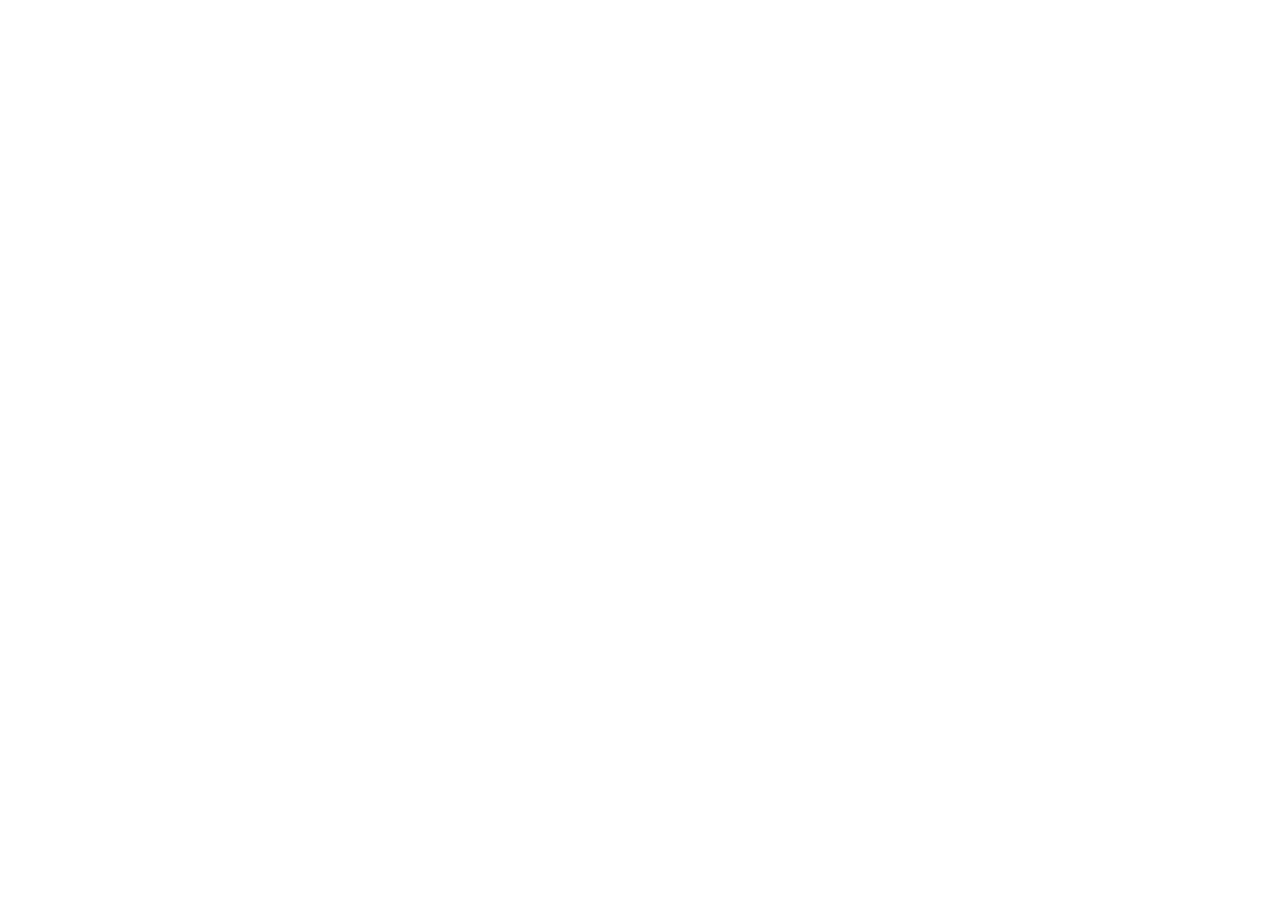
==== nguyennhanbao-portfolio/index.html @ cab54cfc "Khoi tao du lieu de thuc hien portfolio" ====
<!DOCTYPE html>
<html lang="en">
<head>
    <meta charset="UTF-8">
    <meta name="viewport" content="width=device-width, initial-scale=1.0">
    <title>Nguyen Nhan Bao - Portfolio</title>
</head>
<body>
    
</body>
</html>
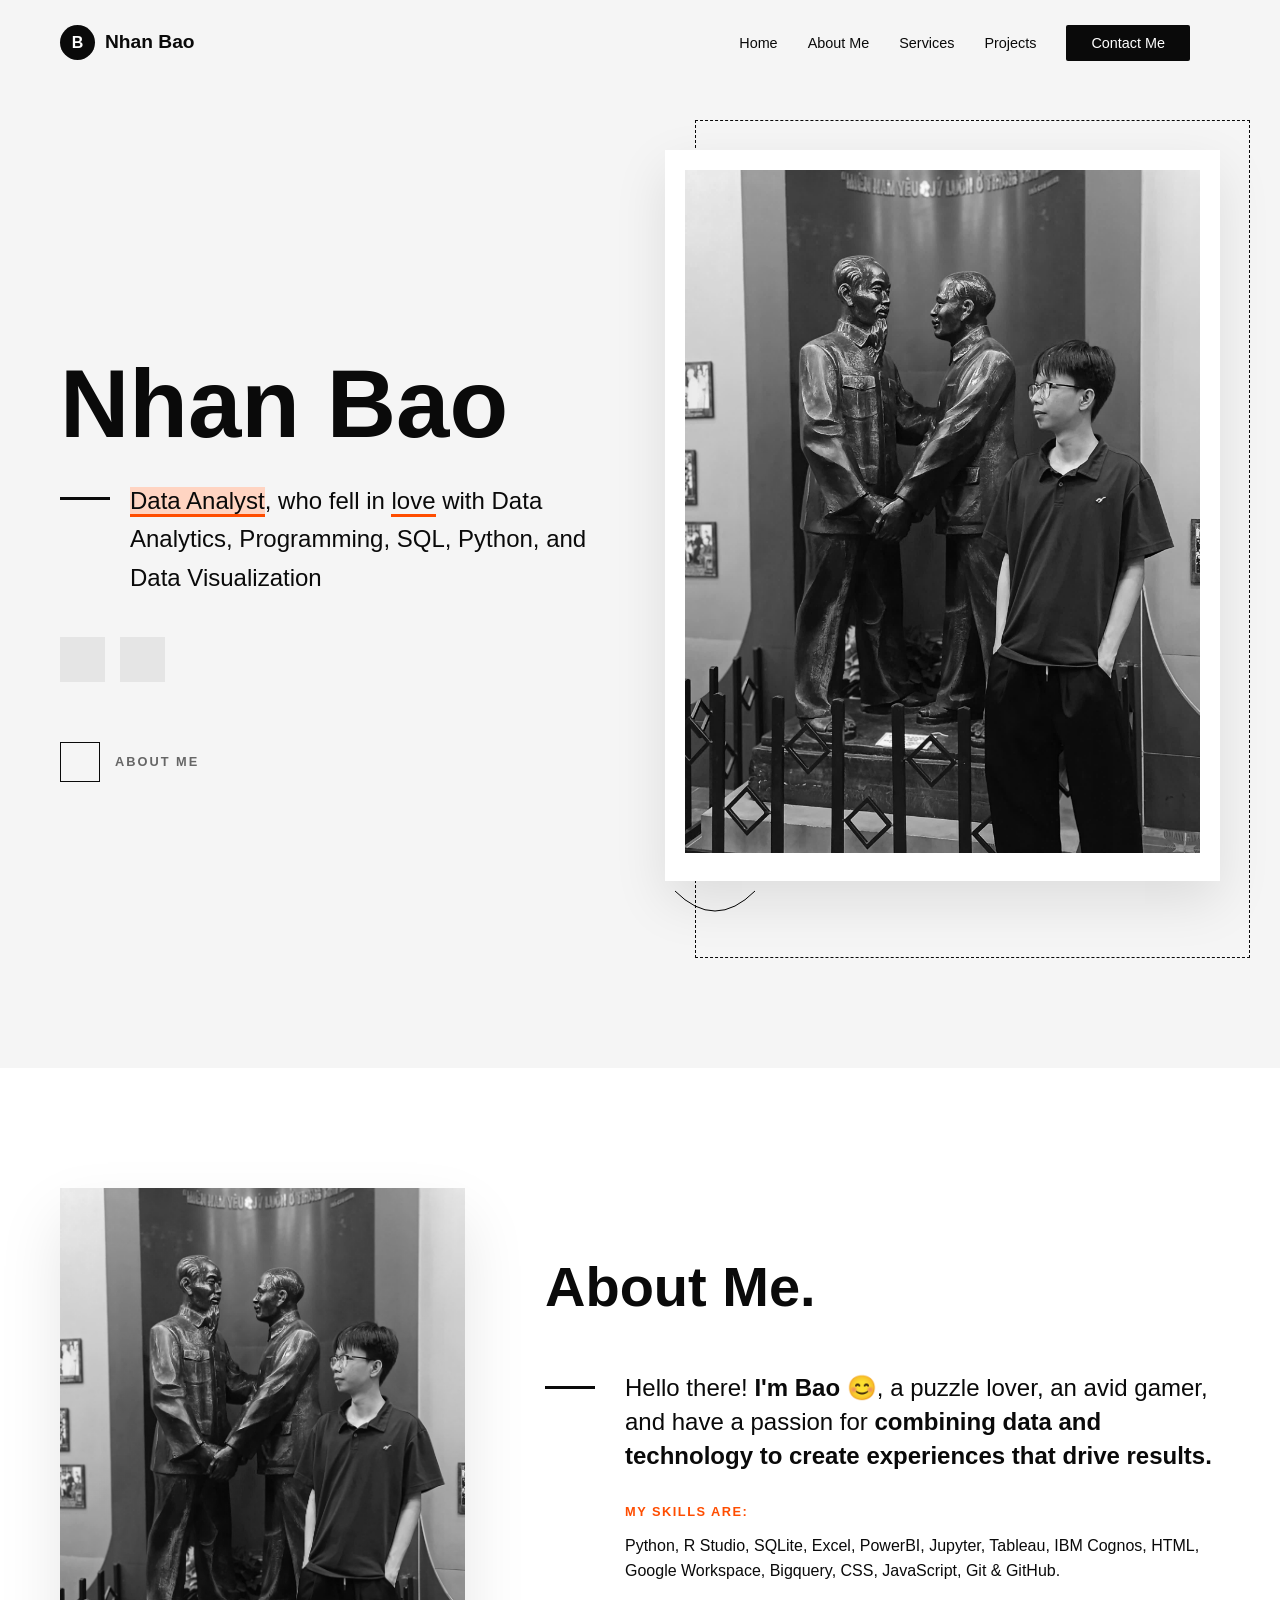
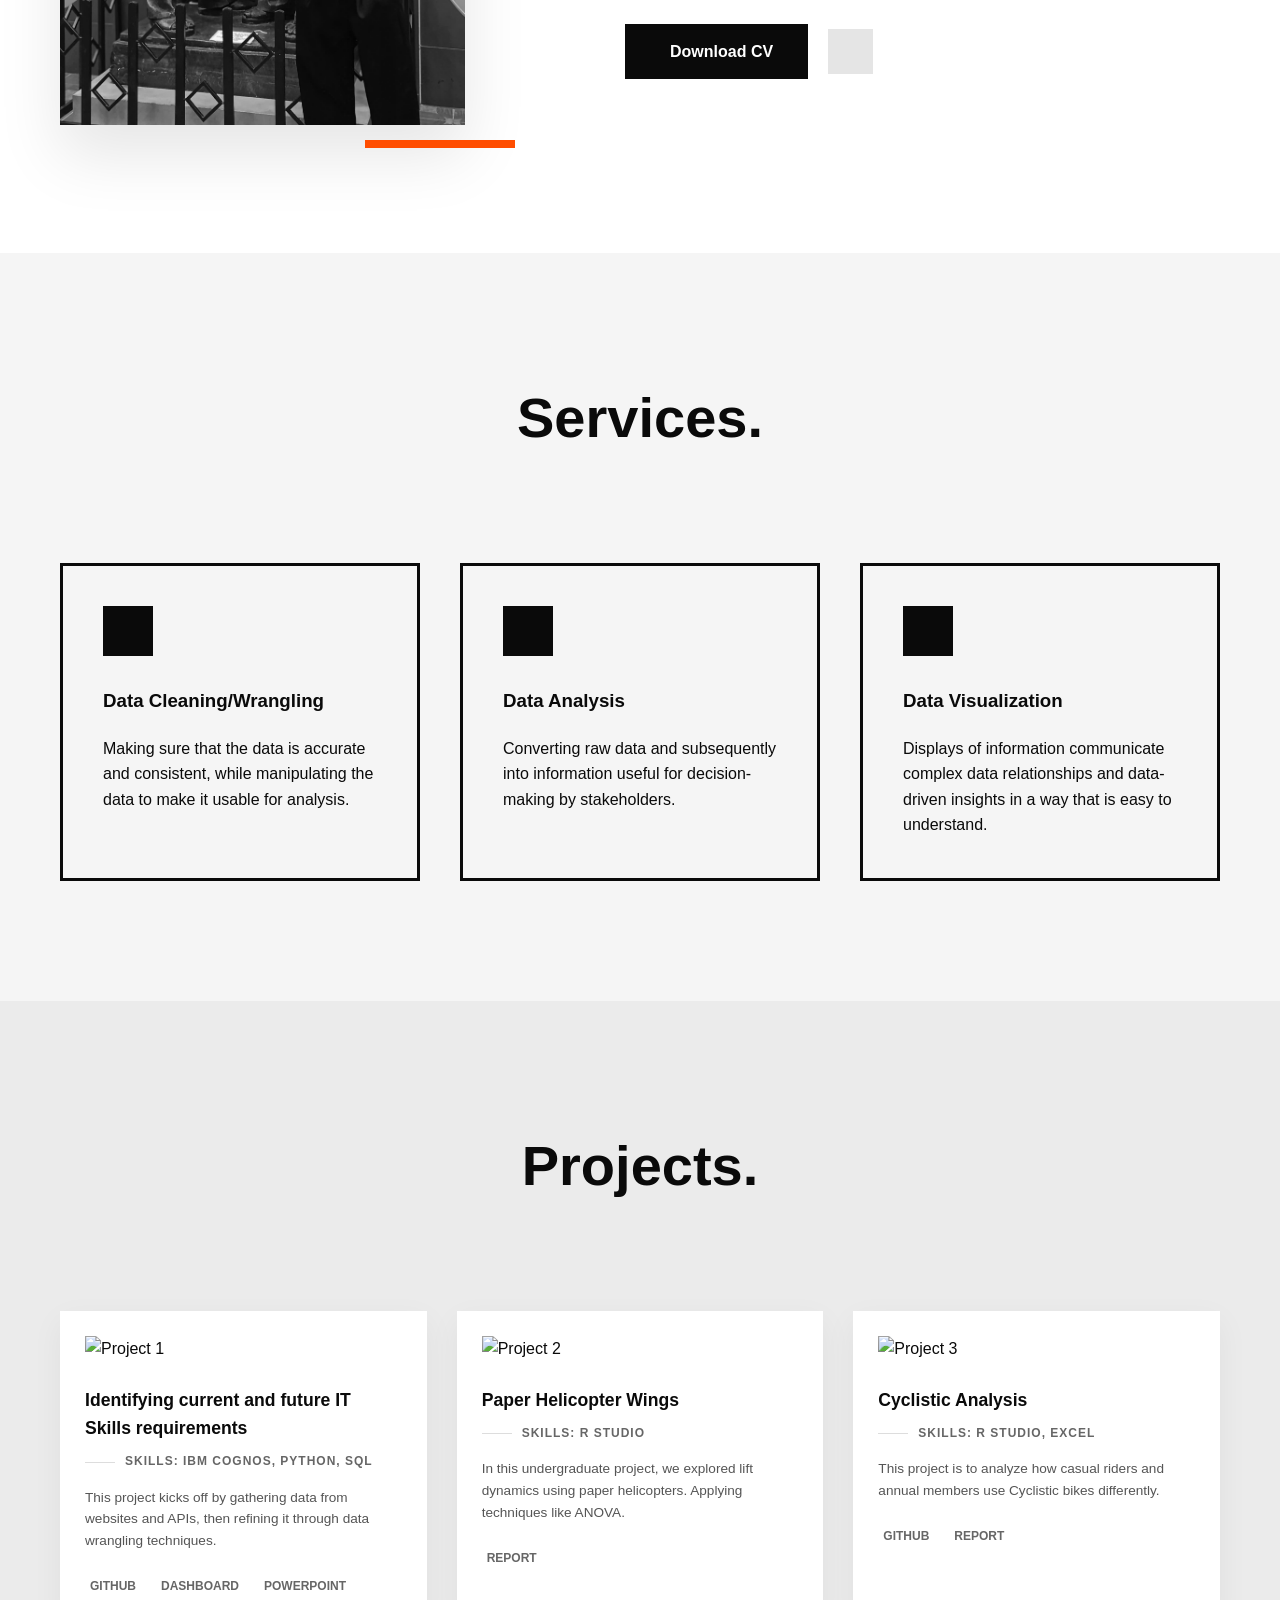
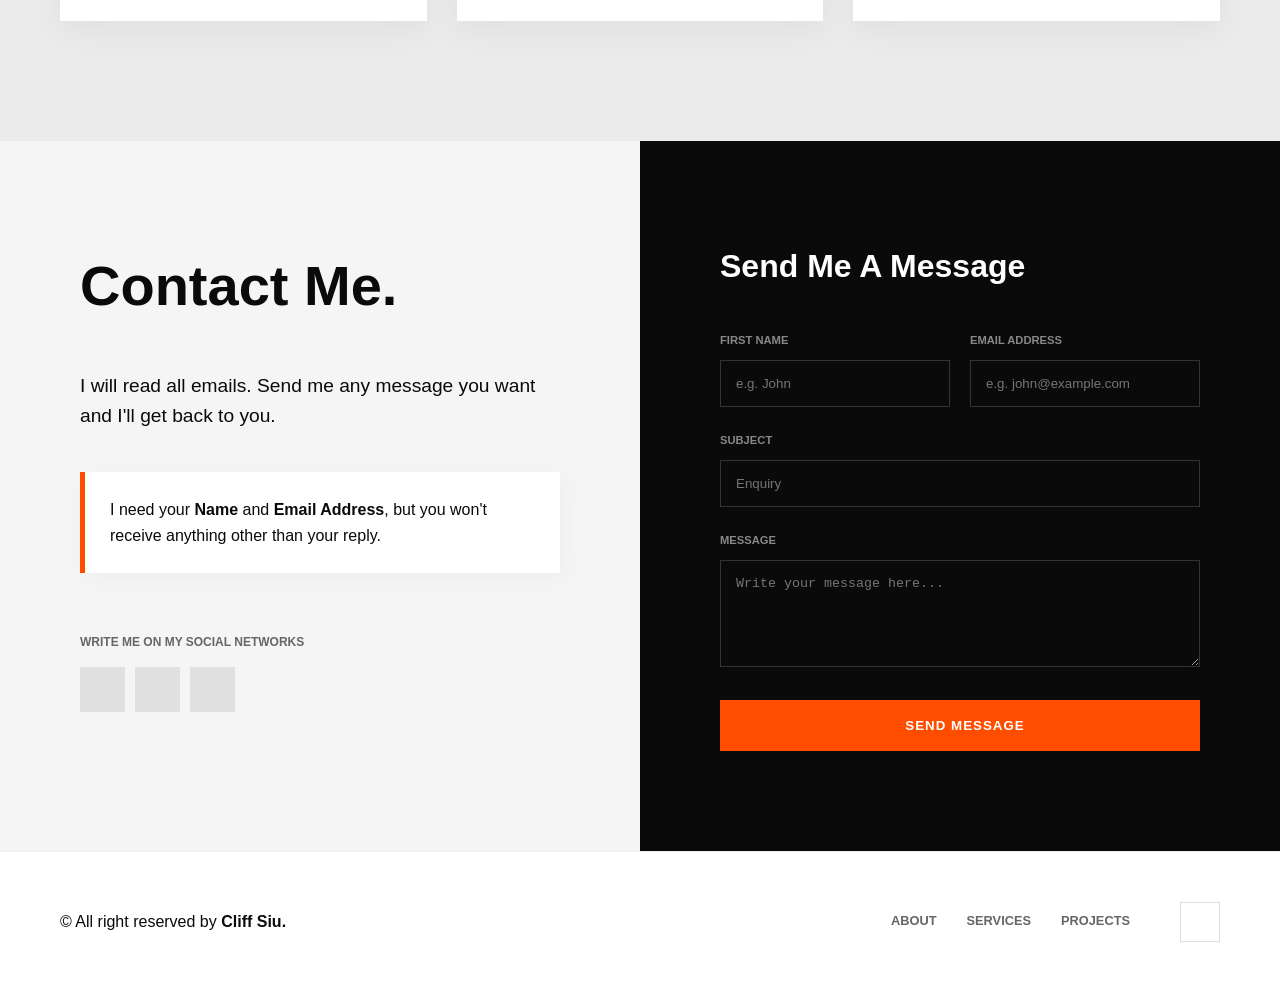
==== commit 02f1ef32: "Update for Portfolio" ====
--- a/nguyennhanbao-portfolio/index.html
+++ b/nguyennhanbao-portfolio/index.html
@@ -1,11 +1,265 @@
 <!DOCTYPE html>
-<html lang="en">
+<html lang="vi">
+
 <head>
     <meta charset="UTF-8">
     <meta name="viewport" content="width=device-width, initial-scale=1.0">
-    <title>Nguyen Nhan Bao - Portfolio</title>
+    <title>Cliff Siu | Portfolio</title>
+    <!-- Google Fonts -->
+    <link
+        href="https://fonts.googleapis.com/css2?family=Montserrat:ital,wght@0,100..900;1,100..900&family=Poppins:ital,wght@0,100;0,200;0,300;0,400;0,500;0,600;0,700;0,800;0,900;1,100;1,200;1,300;1,400;1,500;1,600;1,700;1,800;1,900&display=swap"
+        rel="stylesheet">
+    <!-- Font Awesome -->
+    <script src="https://kit.fontawesome.com/05f6147c75.js" crossorigin="anonymous"></script>
+    <!-- Custom CSS -->
+    <link rel="stylesheet" href="public/css/style3.css">
 </head>
+
 <body>
-    
+
+    <!-- Navigation -->
+    <nav class="navbar" id="navbar">
+        <div class="nav-container">
+            <a href="#" class="logo">
+                <span class="logo-circle">B</span>
+                <span class="logo-text">Nhan Bao</span>
+            </a>
+            <ul class="nav-links">
+                <li><a href="#home" class="active">Home</a></li>
+                <li><a href="#about">About Me</a></li>
+                <li><a href="#services">Services</a></li>
+                <li><a href="#projects">Projects</a></li>
+                <li><a href="#contact" class="btn-contact">Contact Me</a></li>
+                <li class="theme-toggle"><i class="fas fa-moon"></i></li>
+            </ul>
+        </div>
+    </nav>
+
+    <!-- Hero Section -->
+    <section class="hero" id="home">
+        <div class="container container-hero">
+            <div class="hero-content">
+                <h1 class="hero-name">Nhan Bao</h1>
+                <div class="hero-intro">
+                    <span class="line"></span>
+                    <p>
+                        <span class="highlight">Data Analyst</span>, who fell in <span class="highlight-alt">love</span>
+                        with Data Analytics, Programming, SQL, Python, and Data Visualization
+                    </p>
+                </div>
+                <div class="social-icons">
+                    <a href="#" class="social-btn"><i class="fa-brands fa-square-linkedin"></i></a>
+                    <a href="#" class="social-btn"><i class="fa-brands fa-github"></i></i></a>
+                </div>
+                <div class="explore-more">
+                    <a href="#about">
+                        <div class="explore-icon"><i class="fa-solid fa-arrow-down"></i></div>
+                        <span>About Me</span>
+                    </a>
+                </div>
+            </div>
+            <div class="hero-image-wrapper">
+                <div class="image-card">
+                    <img src="public/img/about-me.jpg" alt="Nhan Bao">
+                </div>
+                <div class="dashed-box"></div>
+                <div class="doodle-arrow">
+                    <svg width="100" height="100" viewBox="0 0 100 100">
+                        <path d="M10,10 Q50,50 90,10" fill="none" stroke="black" stroke-width="1" />
+                    </svg>
+                </div>
+            </div>
+        </div>
+    </section>
+
+    <!-- About Section -->
+    <section class="about" id="about">
+        <div class="container container-about">
+            <div class="about-image">
+                <img src="public/img/about-me.jpg" alt="Profile">
+                <div class="orange-bar"></div>
+            </div>
+            <div class="about-text">
+                <h2 class="section-title">About Me.</h2>
+                <div class="about-desc">
+                    <span class="line"></span>
+                    <div class="desc-content">
+                        <p class="main-p">Hello there! <strong>I'm Bao 😊</strong>, a puzzle lover, an avid gamer, and
+                            have a passion for <strong>combining data and technology to create experiences that drive
+                                results.</strong></p>
+                        <div class="skills-list">
+                            <span class="skills-label">My Skills Are:</span>
+                            <p>Python, R Studio, SQLite, Excel, PowerBI, Jupyter, Tableau, IBM Cognos, HTML, Google
+                                Workspace, Bigquery, CSS, JavaScript, Git & GitHub.</p>
+                        </div>
+                        <div class="about-actions">
+                            <a href="#" class="btn-download"><i class="fa-solid fa-download"></i> Download CV</a>
+                            <a href="#" class="social-btn social-mini"><i class="fa-brands fa-square-linkedin"></i></a>
+                        </div>
+                    </div>
+                </div>
+            </div>
+        </div>
+    </section>
+
+    <!-- Services Section -->
+    <section class="services" id="services">
+        <div class="container">
+            <div class="text-center">
+                <h2 class="section-title">Services.</h2>
+            </div>
+            <div class="services-grid">
+                <div class="service-card">
+                    <div class="service-icon"><i data-lucide="database"></i></div>
+                    <h3>Data Cleaning/Wrangling</h3>
+                    <p>Making sure that the data is accurate and consistent, while manipulating the data to make it
+                        usable for analysis.</p>
+                </div>
+                <div class="service-card">
+                    <div class="service-icon"><i data-lucide="search"></i></div>
+                    <h3>Data Analysis</h3>
+                    <p>Converting raw data and subsequently into information useful for decision-making by stakeholders.
+                    </p>
+                </div>
+                <div class="service-card">
+                    <div class="service-icon"><i data-lucide="bar-chart-3"></i></div>
+                    <h3>Data Visualization</h3>
+                    <p>Displays of information communicate complex data relationships and data-driven insights in a way
+                        that is easy to understand.</p>
+                </div>
+            </div>
+        </div>
+    </section>
+
+    <!-- Projects Section -->
+    <section class="projects" id="projects">
+        <div class="container">
+            <div class="text-center">
+                <h2 class="section-title">Projects.</h2>
+            </div>
+            <div class="projects-grid">
+                <div class="project-card">
+                    <div class="project-img">
+                        <img src="https://images.unsplash.com/photo-1551288049-bbbda5366391?auto=format&fit=crop&q=80&w=800"
+                            alt="Project 1">
+                        <div class="project-overlay"><i data-lucide="external-link"></i></div>
+                    </div>
+                    <div class="project-info">
+                        <h3>Identifying current and future IT Skills requirements</h3>
+                        <div class="project-skills"><span class="skill-line"></span> Skills: IBM Cognos, Python, SQL
+                        </div>
+                        <p>This project kicks off by gathering data from websites and APIs, then refining it through
+                            data wrangling techniques.</p>
+                        <div class="project-links">
+                            <a href="#"><i class="fa-brands fa-github"></i> Github</a>
+                            <a href="#"><i class="fa-solid fa-chart-pie"></i> Dashboard</a>
+                            <a href="#"><i class="fa-solid fa-desktop"></i> PowerPoint</a>
+                        </div>
+                    </div>
+                </div>
+                <div class="project-card">
+                    <div class="project-img">
+                        <img src="https://images.unsplash.com/photo-1559136555-9303baea8ebd?auto=format&fit=crop&q=80&w=800"
+                            alt="Project 2">
+                        <div class="project-overlay"><i class="fa-solid fa-external-link-alt"></i></div>
+                    </div>
+                    <div class="project-info">
+                        <h3>Paper Helicopter Wings</h3>
+                        <div class="project-skills"><span class="skill-line"></span> Skills: R Studio</div>
+                        <p>In this undergraduate project, we explored lift dynamics using paper helicopters. Applying
+                            techniques like ANOVA.</p>
+                        <div class="project-links">
+                            <a href="#"><i class="fa-regular fa-file-lines"></i> Report</a>
+                        </div>
+                    </div>
+                </div>
+                <div class="project-card">
+                    <div class="project-img">
+                        <img src="https://images.unsplash.com/photo-1485827404703-89b55fcc595e?auto=format&fit=crop&q=80&w=800"
+                            alt="Project 3">
+                        <div class="project-overlay"><i data-lucide="external-link"></i></div>
+                    </div>
+                    <div class="project-info">
+                        <h3>Cyclistic Analysis</h3>
+                        <div class="project-skills"><span class="skill-line"></span> Skills: R Studio, excel</div>
+                        <p>This project is to analyze how casual riders and annual members use Cyclistic bikes
+                            differently.</p>
+                        <div class="project-links">
+                            <a href="#"><i data-lucide="github"></i> Github</a>
+                            <a href="#"><i data-lucide="file-text"></i> Report</a>
+                        </div>
+                    </div>
+                </div>
+            </div>
+        </div>
+    </section>
+
+    <!-- Contact Section -->
+    <section class="contact" id="contact">
+        <div class="contact-wrapper">
+            <div class="contact-info">
+                <h2 class="section-title">Contact Me.</h2>
+                <p class="contact-intro">I will read all emails. Send me any message you want and I'll get back to you.
+                </p>
+                <div class="contact-note">
+                    <p>I need your <strong>Name</strong> and <strong>Email Address</strong>, but you won't receive
+                        anything other than your reply.</p>
+                </div>
+                <div class="contact-social-section">
+                    <p class="social-label">Write me on my social networks</p>
+                    <div class="social-btns">
+                        <a href="#"><i class="fa-solid fa-envelope"></i></a>
+                        <a href="#"><i class="fa-brands fa-instagram"></i></a>
+                        <a href="#"><i class="fa-brands fa-linkedin"></i></a>
+                    </div>
+                </div>
+            </div>
+            <div class="contact-form-container">
+                <h3>Send Me A Message</h3>
+                <form id="contactForm">
+                    <div class="form-row">
+                        <div class="form-group">
+                            <label>First Name</label>
+                            <input type="text" placeholder="e.g. John">
+                        </div>
+                        <div class="form-group">
+                            <label>Email Address</label>
+                            <input type="email" placeholder="e.g. john@example.com">
+                        </div>
+                    </div>
+                    <div class="form-group">
+                        <label>Subject</label>
+                        <input type="text" placeholder="Enquiry">
+                    </div>
+                    <div class="form-group">
+                        <label>Message</label>
+                        <textarea rows="5" placeholder="Write your message here..."></textarea>
+                    </div>
+                    <button type="submit" class="btn-send">
+                        <i data-lucide="send"></i> Send Message
+                    </button>
+                </form>
+            </div>
+        </div>
+    </section>
+
+    <!-- Footer -->
+    <footer class="footer">
+        <div class="container footer-container">
+            <p class="copyright">© All right reserved by <strong>Cliff Siu.</strong></p>
+            <div class="footer-right">
+                <div class="footer-links">
+                    <a href="#about">About</a>
+                    <a href="#services">Services</a>
+                    <a href="#projects">Projects</a>
+                </div>
+                <a href="#home" class="scroll-top"><i class="fa-solid fa-arrow-up"></i></a>
+            </div>
+        </div>
+    </footer>
+
+    <!-- Custom JS -->
+    <script src="script.js"></script>
 </body>
+
 </html>
--- a/nguyennhanbao-portfolio/public/css/style3.css
+++ b/nguyennhanbao-portfolio/public/css/style3.css
@@ -0,0 +1,687 @@
+@import url("https://fonts.googleapis.com/css2?family=Montserrat:ital,wght@0,100..900;1,100..900&family=Poppins:ital,wght@0,100;0,200;0,300;0,400;0,500;0,600;0,700;0,800;0,900;1,100;1,200;1,300;1,400;1,500;1,600;1,700;1,800;1,900&display=swap");
+/* Variables */
+
+:root {
+  --primary-orange: #ff4d00;
+  --dark: #0a0a0a;
+  --grey-bg: #f5f5f5;
+  --grey-text: #666;
+  --white: #ffffff;
+  --border: #ddd;
+}
+
+/* Base Styles */
+* {
+  margin: 0;
+  padding: 0;
+  box-sizing: border-box;
+}
+
+html {
+  scroll-behavior: smooth;
+}
+
+body {
+  font-family: "Inter", sans-serif;
+  background-color: var(--grey-bg);
+  color: var(--dark);
+  line-height: 1.6;
+}
+
+h1,
+h2,
+h3,
+h4 {
+  font-family: "Space Grotesk", sans-serif;
+}
+
+.container {
+  max-width: 1200px;
+  margin: 0 auto;
+  padding: 0 20px;
+}
+
+.text-center {
+  text-align: center;
+}
+
+/* Navbar */
+.navbar {
+  position: fixed;
+  top: 0;
+  width: 100%;
+  padding: 25px 0;
+  z-index: 1000;
+  transition: 0.3s;
+}
+
+.navbar.scrolled {
+  background: rgba(255, 255, 255, 0.9);
+  backdrop-filter: blur(10px);
+  padding: 15px 0;
+  box-shadow: 0 2px 10px rgba(0, 0, 0, 0.05);
+}
+
+.nav-container {
+  max-width: 1200px;
+  margin: 0 auto;
+  display: flex;
+  justify-content: space-between;
+  align-items: center;
+  padding: 0 20px;
+}
+
+.logo {
+  display: flex;
+  align-items: center;
+  gap: 10px;
+  text-decoration: none;
+  color: var(--dark);
+}
+
+.logo-circle {
+  background: var(--dark);
+  color: var(--white);
+  width: 35px;
+  height: 35px;
+  border-radius: 50%;
+  display: flex;
+  align-items: center;
+  justify-content: center;
+  font-weight: 800;
+}
+
+.logo-text {
+  font-family: "Space Grotesk", sans-serif;
+  font-size: 1.2rem;
+  font-weight: 700;
+}
+
+.nav-links {
+  display: flex;
+  list-style: none;
+  align-items: center;
+  gap: 30px;
+}
+
+.nav-links a {
+  text-decoration: none;
+  color: var(--dark);
+  font-size: 0.9rem;
+  font-weight: 500;
+  transition: 0.2s;
+}
+
+.nav-links a:hover {
+  color: var(--primary-orange);
+}
+
+.btn-contact {
+  background: var(--dark);
+  color: var(--white) !important;
+  padding: 10px 25px;
+  border-radius: 2px;
+}
+
+.btn-contact:hover {
+  background: var(--primary-orange) !important;
+}
+
+/* Hero Section */
+.hero {
+  padding-top: 150px;
+  padding-bottom: 80px;
+  min-height: 90vh;
+  display: flex;
+  align-items: center;
+}
+
+.container-hero {
+  display: grid;
+  grid-template-columns: 1fr 1fr;
+  gap: 50px;
+  align-items: center;
+}
+
+.hero-name {
+  font-size: 6rem;
+  line-height: 1;
+  margin-bottom: 30px;
+}
+
+.hero-intro {
+  display: flex;
+  gap: 20px;
+  margin-bottom: 40px;
+}
+
+.line {
+  width: 50px;
+  height: 3px;
+  background: var(--dark);
+  margin-top: 15px;
+  flex-shrink: 0;
+}
+
+.hero-intro p {
+  font-size: 1.5rem;
+  max-width: 500px;
+}
+
+.highlight {
+  background: #ffd4c2;
+  border-bottom: 3px solid var(--primary-orange);
+}
+
+.highlight-alt {
+  border-bottom: 3px solid var(--primary-orange);
+}
+
+.social-icons {
+  display: flex;
+  gap: 15px;
+  margin-bottom: 60px;
+}
+
+.social-btn {
+  width: 45px;
+  height: 45px;
+  background: #e5e5e5;
+  display: flex;
+  align-items: center;
+  justify-content: center;
+  color: var(--dark);
+  text-decoration: none;
+  transition: 0.3s;
+}
+
+.social-btn:hover {
+  background: var(--dark);
+  color: var(--white);
+}
+
+.explore-more a {
+  display: flex;
+  align-items: center;
+  gap: 15px;
+  text-decoration: none;
+  color: var(--grey-text);
+  font-weight: 700;
+  text-transform: uppercase;
+  font-size: 0.8rem;
+  letter-spacing: 2px;
+}
+
+.explore-icon {
+  width: 40px;
+  height: 40px;
+  border: 1px solid var(--dark);
+  display: flex;
+  align-items: center;
+  justify-content: center;
+  transition: 0.3s;
+}
+
+.explore-more:hover .explore-icon {
+  background: var(--dark);
+  color: var(--white);
+}
+
+/* Image Wrapper */
+.hero-image-wrapper {
+  position: relative;
+}
+
+.image-card {
+  background: var(--white);
+  padding: 20px;
+  box-shadow: 0 20px 50px rgba(0, 0, 0, 0.1);
+  position: relative;
+  z-index: 2;
+}
+
+.image-card img {
+  width: 100%;
+  filter: grayscale(100%);
+  transition: 0.5s;
+}
+
+.image-card:hover img {
+  filter: grayscale(0%);
+}
+
+.dashed-box {
+  position: absolute;
+  top: -30px;
+  right: -30px;
+  width: 100%;
+  height: 100%;
+  border: 1px dashed var(--dark);
+  z-index: 1;
+}
+
+/* About Section */
+.about {
+  background: var(--white);
+  padding: 120px 0;
+}
+
+.container-about {
+  display: grid;
+  grid-template-columns: 4.5fr 7.5fr;
+  gap: 80px;
+  align-items: center;
+}
+
+.about-image {
+  position: relative;
+}
+
+.about-image img {
+  width: 100%;
+  filter: grayscale(100%);
+  box-shadow: 0 30px 60px rgba(0, 0, 0, 0.1);
+}
+
+.orange-bar {
+  position: absolute;
+  bottom: -15px;
+  right: -50px;
+  width: 150px;
+  height: 8px;
+  background: var(--primary-orange);
+}
+
+.section-title {
+  font-size: 3.5rem;
+  margin-bottom: 40px;
+  position: relative;
+  display: inline-block;
+}
+
+.section-title::after {
+  content: "";
+  position: absolute;
+  bottom: 10px;
+  right: -10px;
+  width: 40px;
+  height: 40px;
+  background: #ffd4c2;
+  z-index: -1;
+}
+
+.about-desc {
+  display: flex;
+  gap: 30px;
+}
+
+.about-desc .main-p {
+  font-size: 1.5rem;
+  margin-bottom: 30px;
+  line-height: 1.4;
+}
+
+.skills-list {
+  margin-bottom: 40px;
+}
+
+.skills-label {
+  display: block;
+  color: var(--primary-orange);
+  text-transform: uppercase;
+  font-weight: 700;
+  font-size: 0.8rem;
+  letter-spacing: 1.5px;
+  margin-bottom: 10px;
+}
+
+.about-actions {
+  display: flex;
+  align-items: center;
+  gap: 20px;
+}
+
+.btn-download {
+  background: var(--dark);
+  color: var(--white);
+  text-decoration: none;
+  padding: 15px 35px;
+  font-weight: 700;
+  display: flex;
+  align-items: center;
+  gap: 10px;
+  transition: 0.3s;
+}
+
+.btn-download:hover {
+  background: var(--primary-orange);
+}
+
+.social-mini {
+  margin: 0;
+}
+
+/* Services */
+.services {
+  padding: 120px 0;
+  background: var(--grey-bg);
+}
+
+.services-grid {
+  display: grid;
+  grid-template-columns: repeat(3, 1fr);
+  gap: 40px;
+  margin-top: 60px;
+}
+
+.service-card {
+  background: var(--grey-bg);
+  border: 3px solid var(--dark);
+  padding: 40px;
+  transition: 0.3s;
+}
+
+.service-card:hover {
+  background: var(--white);
+  transform: translate(-5px, -5px);
+  box-shadow: 8px 8px 0px var(--dark);
+}
+
+.service-icon {
+  width: 50px;
+  height: 50px;
+  background: var(--dark);
+  color: var(--primary-orange);
+  display: flex;
+  align-items: center;
+  justify-content: center;
+  margin-bottom: 30px;
+}
+
+.service-card h3 {
+  margin-bottom: 20px;
+}
+
+/* Projects */
+.projects {
+  padding: 120px 0;
+  background: #ebebeb;
+}
+
+.projects-grid {
+  display: grid;
+  grid-template-columns: repeat(3, 1fr);
+  gap: 30px;
+  margin-top: 60px;
+}
+
+.project-card {
+  background: var(--white);
+  padding: 25px;
+  box-shadow: 0 10px 30px rgba(0, 0, 0, 0.05);
+}
+
+.project-img {
+  position: relative;
+  overflow: hidden;
+  margin-bottom: 25px;
+}
+
+.project-img img {
+  width: 100%;
+  height: 250px;
+  object-fit: cover;
+  transition: 0.5s;
+}
+
+.project-overlay {
+  position: absolute;
+  inset: 0;
+  background: rgba(0, 0, 0, 0.4);
+  display: flex;
+  align-items: center;
+  justify-content: center;
+  color: var(--white);
+  opacity: 0;
+  transition: 0.3s;
+}
+
+.project-card:hover .project-overlay {
+  opacity: 1;
+}
+
+.project-card:hover .project-img img {
+  transform: scale(1.1);
+}
+
+.project-info h3 {
+  font-size: 1.1rem;
+  margin-bottom: 10px;
+}
+
+.project-skills {
+  font-size: 0.75rem;
+  color: var(--grey-text);
+  text-transform: uppercase;
+  font-weight: 700;
+  letter-spacing: 1px;
+  margin-bottom: 15px;
+  display: flex;
+  align-items: center;
+  gap: 10px;
+}
+
+.skill-line {
+  width: 30px;
+  height: 1px;
+  background: var(--border);
+}
+
+.project-info p {
+  font-size: 0.85rem;
+  color: #555;
+  margin-bottom: 25px;
+}
+
+.project-links {
+  display: flex;
+  gap: 20px;
+}
+
+.project-links a {
+  text-decoration: none;
+  color: var(--grey-text);
+  font-size: 0.75rem;
+  font-weight: 700;
+  text-transform: uppercase;
+  display: flex;
+  align-items: center;
+  gap: 5px;
+}
+
+.project-links a:hover {
+  color: var(--dark);
+}
+
+/* Contact */
+.contact {
+  padding: 0;
+}
+
+.contact-wrapper {
+  display: grid;
+  grid-template-columns: 1fr 1fr;
+}
+
+.contact-info {
+  padding: 100px 80px;
+  background: var(--grey-bg);
+}
+
+.contact-intro {
+  font-size: 1.2rem;
+  margin-bottom: 40px;
+}
+
+.contact-note {
+  background: var(--white);
+  border-left: 5px solid var(--primary-orange);
+  padding: 25px;
+  margin-bottom: 60px;
+  box-shadow: 5px 5px 20px rgba(0, 0, 0, 0.03);
+}
+
+.social-label {
+  text-transform: uppercase;
+  font-size: 0.75rem;
+  font-weight: 700;
+  color: var(--grey-text);
+  margin-bottom: 15px;
+}
+
+.social-btns {
+  display: flex;
+  gap: 10px;
+}
+
+.social-btns a {
+  width: 45px;
+  height: 45px;
+  background: #e0e0e0;
+  display: flex;
+  align-items: center;
+  justify-content: center;
+  color: var(--dark);
+  text-decoration: none;
+  transition: 0.3s;
+}
+
+.social-btns a:hover {
+  background: var(--dark);
+  color: var(--white);
+}
+
+.contact-form-container {
+  background: var(--dark);
+  color: var(--white);
+  padding: 100px 80px;
+}
+
+.contact-form-container h3 {
+  font-size: 2rem;
+  margin-bottom: 40px;
+}
+
+.form-group {
+  margin-bottom: 25px;
+}
+
+.form-row {
+  display: grid;
+  grid-template-columns: 1fr 1fr;
+  gap: 20px;
+}
+
+.form-group label {
+  display: block;
+  text-transform: uppercase;
+  font-size: 0.7rem;
+  font-weight: 700;
+  color: #888;
+  margin-bottom: 10px;
+}
+
+.form-group input,
+.form-group textarea {
+  width: 100%;
+  background: transparent;
+  border: 1px solid #333;
+  padding: 15px;
+  color: var(--white);
+  outline: none;
+}
+
+.form-group input:focus,
+.form-group textarea:focus {
+  border-color: var(--primary-orange);
+}
+
+.btn-send {
+  width: 100%;
+  background: var(--primary-orange);
+  color: var(--white);
+  border: none;
+  padding: 18px;
+  font-weight: 700;
+  text-transform: uppercase;
+  letter-spacing: 1px;
+  cursor: pointer;
+  display: flex;
+  align-items: center;
+  justify-content: center;
+  gap: 10px;
+  transition: 0.3s;
+}
+
+.btn-send:hover {
+  background: #e04400;
+}
+
+/* Footer */
+.footer {
+  background: var(--white);
+  padding: 50px 0;
+  border-top: 1px solid #eee;
+}
+
+.footer-container {
+  display: flex;
+  justify-content: space-between;
+  align-items: center;
+}
+
+.footer-right {
+  display: flex;
+  align-items: center;
+  gap: 50px;
+}
+
+.footer-links {
+  display: flex;
+  gap: 30px;
+}
+
+.footer-links a {
+  text-decoration: none;
+  color: var(--grey-text);
+  font-size: 0.8rem;
+  font-weight: 700;
+  text-transform: uppercase;
+}
+
+.scroll-top {
+  width: 40px;
+  height: 40px;
+  border: 1px solid var(--border);
+  display: flex;
+  align-items: center;
+  justify-content: center;
+  color: var(--dark);
+  text-decoration: none;
+}
+
+/* Responsive */
+@media (max-width: 992px) {
+  .container-hero,
+  .container-about,
+  .contact-wrapper {
+    grid-template-columns: 1fr;
+  }
+  .hero-name {
+    font-size: 4rem;
+  }
+  .services-grid,
+  .projects-grid {
+    grid-template-columns: 1fr;
+  }
+}
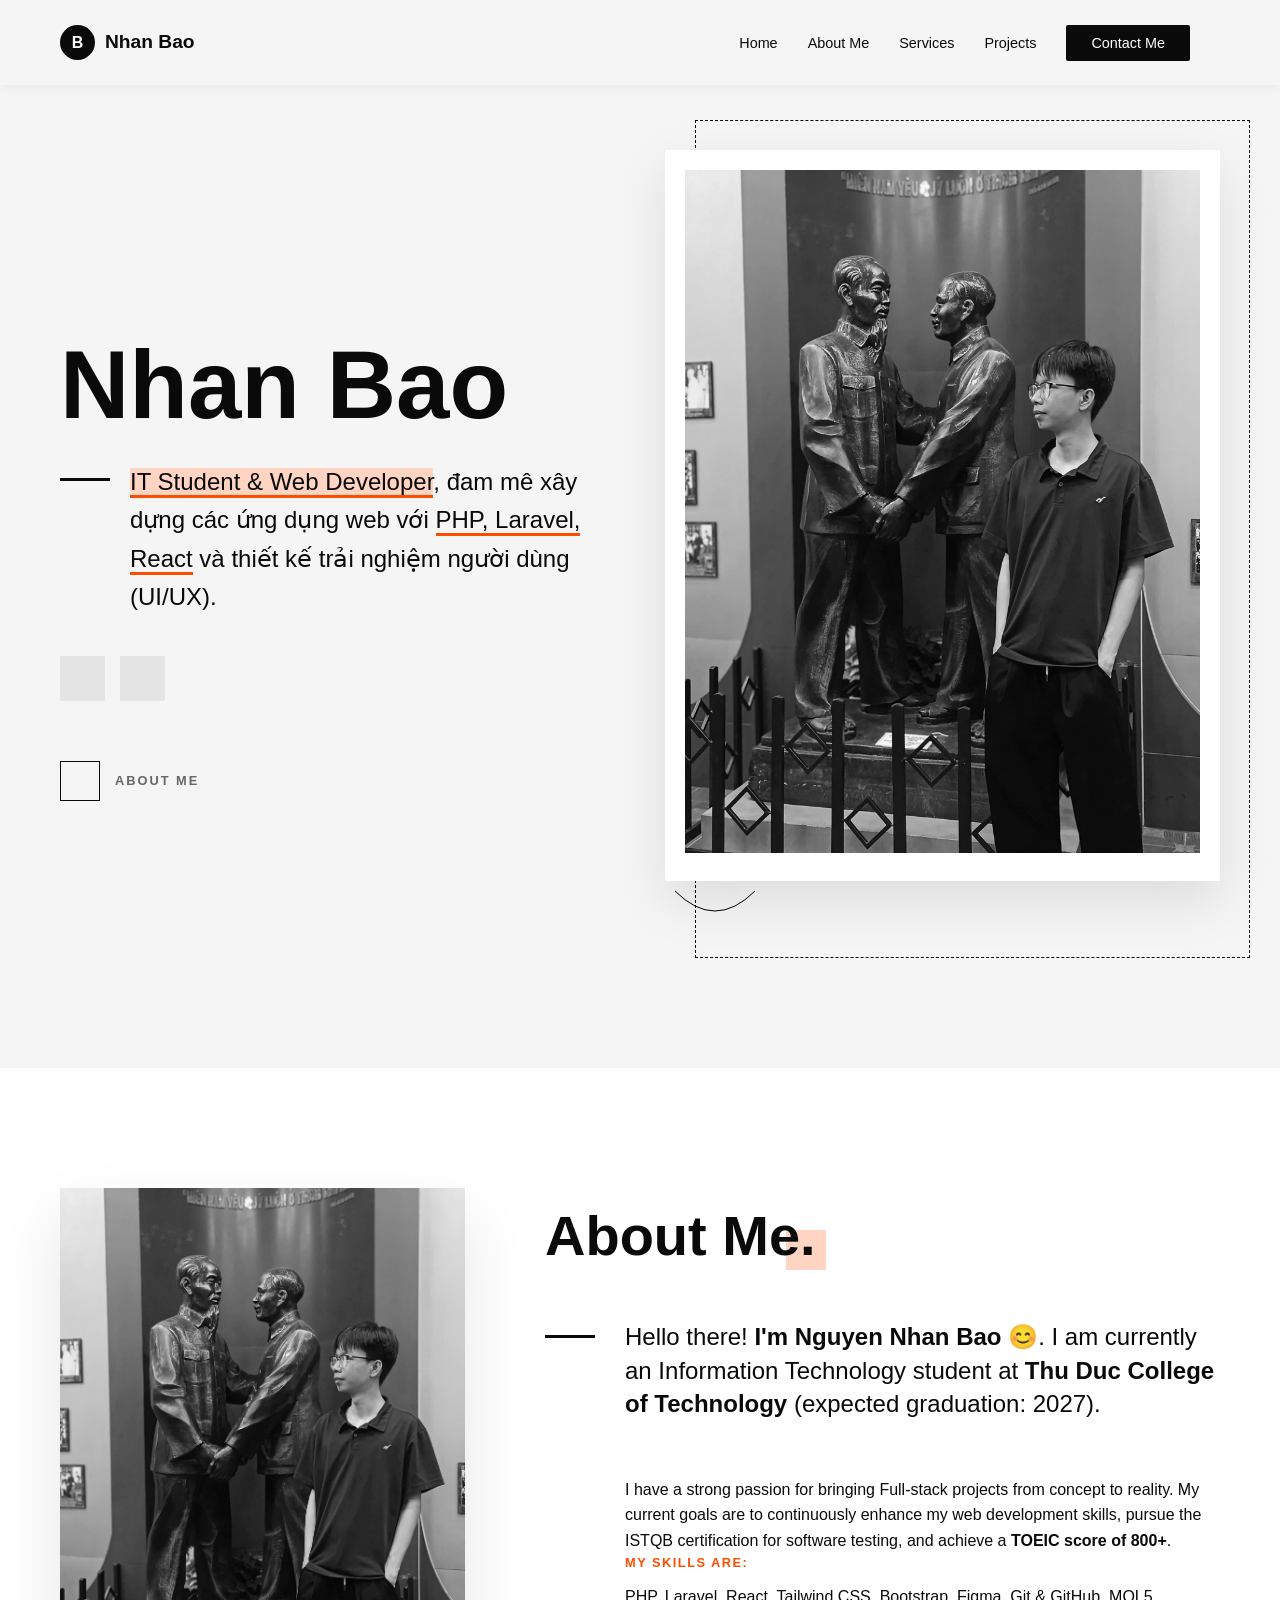
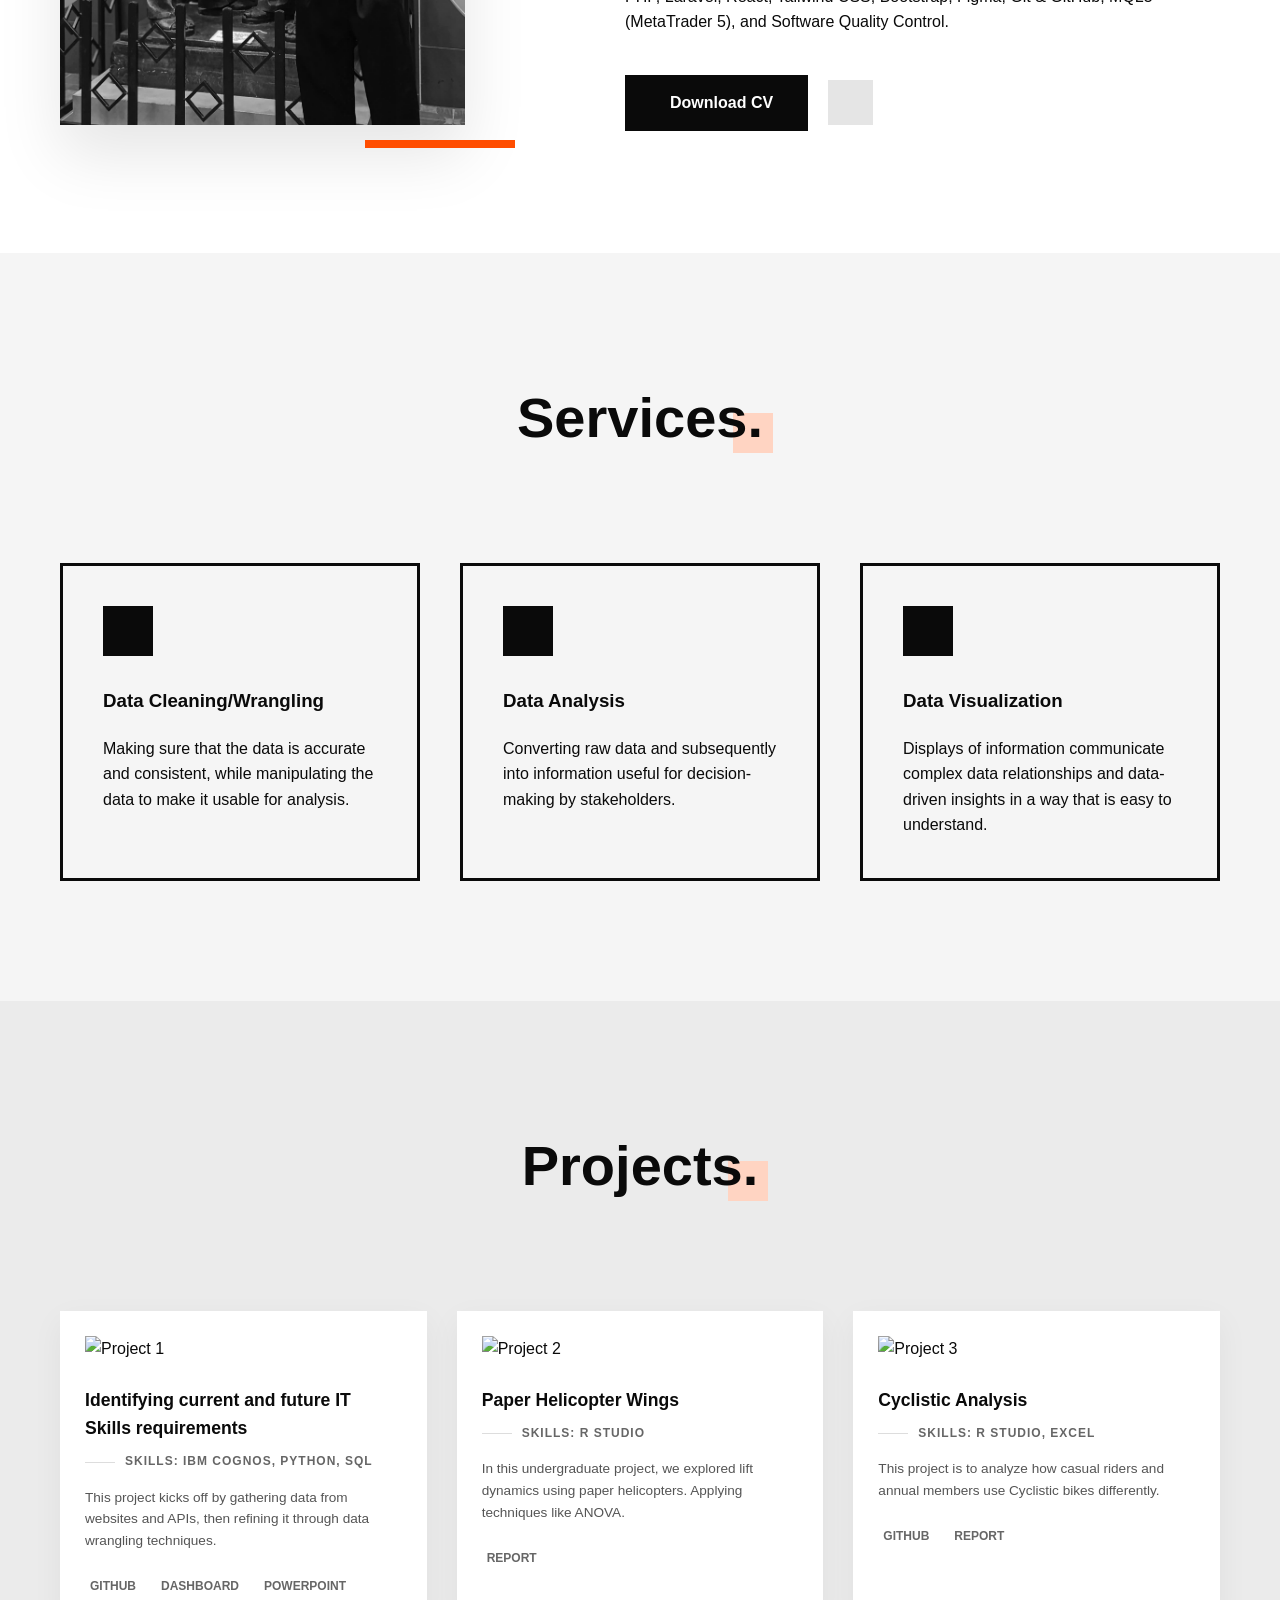
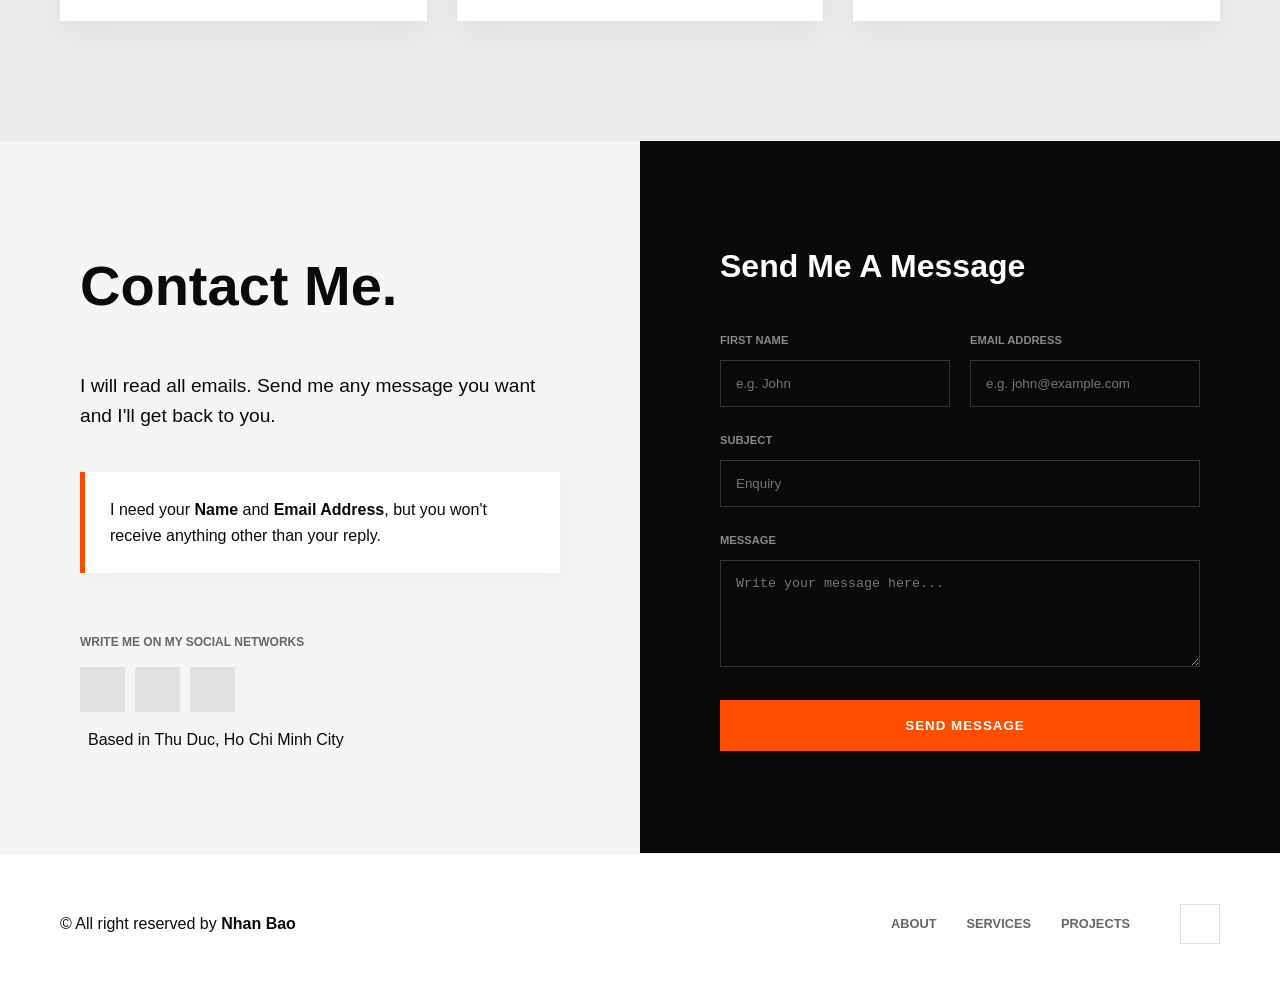
==== commit e78b3a69: "Chinh sua noi dung" ====
--- a/nguyennhanbao-portfolio/index.html
+++ b/nguyennhanbao-portfolio/index.html
@@ -4,7 +4,7 @@
 <head>
     <meta charset="UTF-8">
     <meta name="viewport" content="width=device-width, initial-scale=1.0">
-    <title>Cliff Siu | Portfolio</title>
+    <title>NhanBao | Portfolio</title>
     <!-- Google Fonts -->
     <link
         href="https://fonts.googleapis.com/css2?family=Montserrat:ital,wght@0,100..900;1,100..900&family=Poppins:ital,wght@0,100;0,200;0,300;0,400;0,500;0,600;0,700;0,800;0,900;1,100;1,200;1,300;1,400;1,500;1,600;1,700;1,800;1,900&display=swap"
@@ -43,12 +43,13 @@
                 <div class="hero-intro">
                     <span class="line"></span>
                     <p>
-                        <span class="highlight">Data Analyst</span>, who fell in <span class="highlight-alt">love</span>
-                        with Data Analytics, Programming, SQL, Python, and Data Visualization
+                        <span class="highlight">IT Student & Web Developer</span>, đam mê xây dựng các ứng dụng web với
+                        <span class="highlight-alt">PHP, Laravel, React</span> và thiết kế trải nghiệm người dùng
+                        (UI/UX).
                     </p>
                 </div>
                 <div class="social-icons">
-                    <a href="#" class="social-btn"><i class="fa-brands fa-square-linkedin"></i></a>
+                    <a href="https://www.linkedin.com/in/bao-nguyen-nhan-b64251381/" class="social-btn"><i class="fa-brands fa-square-linkedin"></i></a>
                     <a href="#" class="social-btn"><i class="fa-brands fa-github"></i></i></a>
                 </div>
                 <div class="explore-more">
@@ -84,17 +85,21 @@
                 <div class="about-desc">
                     <span class="line"></span>
                     <div class="desc-content">
-                        <p class="main-p">Hello there! <strong>I'm Bao 😊</strong>, a puzzle lover, an avid gamer, and
-                            have a passion for <strong>combining data and technology to create experiences that drive
-                                results.</strong></p>
+                        <p class="main-p">Hello there! <strong>I'm Nguyen Nhan Bao 😊</strong>. I am currently an
+                            Information Technology student at <strong>Thu Duc College of Technology</strong> (expected
+                            graduation: 2027).</p>
+                        <br>
+                        <p>I have a strong passion for bringing Full-stack projects from concept to reality. My current
+                            goals are to continuously enhance my web development skills, pursue the ISTQB certification
+                            for software testing, and achieve a <strong>TOEIC score of 800+</strong>.</p>
                         <div class="skills-list">
                             <span class="skills-label">My Skills Are:</span>
-                            <p>Python, R Studio, SQLite, Excel, PowerBI, Jupyter, Tableau, IBM Cognos, HTML, Google
-                                Workspace, Bigquery, CSS, JavaScript, Git & GitHub.</p>
+                            <p>PHP, Laravel, React, Tailwind CSS, Bootstrap, Figma, Git & GitHub, MQL5 (MetaTrader 5),
+                                and Software Quality Control.</p>
                         </div>
                         <div class="about-actions">
                             <a href="#" class="btn-download"><i class="fa-solid fa-download"></i> Download CV</a>
-                            <a href="#" class="social-btn social-mini"><i class="fa-brands fa-square-linkedin"></i></a>
+                            <a href="https://www.linkedin.com/in/bao-nguyen-nhan-b64251381/" class="social-btn social-mini"><i class="fa-brands fa-square-linkedin"></i></a>
                         </div>
                     </div>
                 </div>
@@ -213,6 +218,10 @@
                         <a href="#"><i class="fa-brands fa-linkedin"></i></a>
                     </div>
                 </div>
+                <div class="contact-location" style="margin-top: 15px; font-weight: 500;">
+                    <p><i class="fa-solid fa-location-dot" style="color: #ff6b00; margin-right: 8px;"></i> Based in Thu
+                        Duc, Ho Chi Minh City</p>
+                </div>
             </div>
             <div class="contact-form-container">
                 <h3>Send Me A Message</h3>
@@ -246,7 +255,7 @@
     <!-- Footer -->
     <footer class="footer">
         <div class="container footer-container">
-            <p class="copyright">© All right reserved by <strong>Cliff Siu.</strong></p>
+            <p class="copyright">© All right reserved by <strong>Nhan Bao</strong></p>
             <div class="footer-right">
                 <div class="footer-links">
                     <a href="#about">About</a>
@@ -259,7 +268,8 @@
     </footer>
 
     <!-- Custom JS -->
-    <script src="script.js"></script>
+    <script src="public/js/main.js"></script>
+    <script src="public/js/scrollreveal.min.js"></script>
 </body>
 
 </html>
